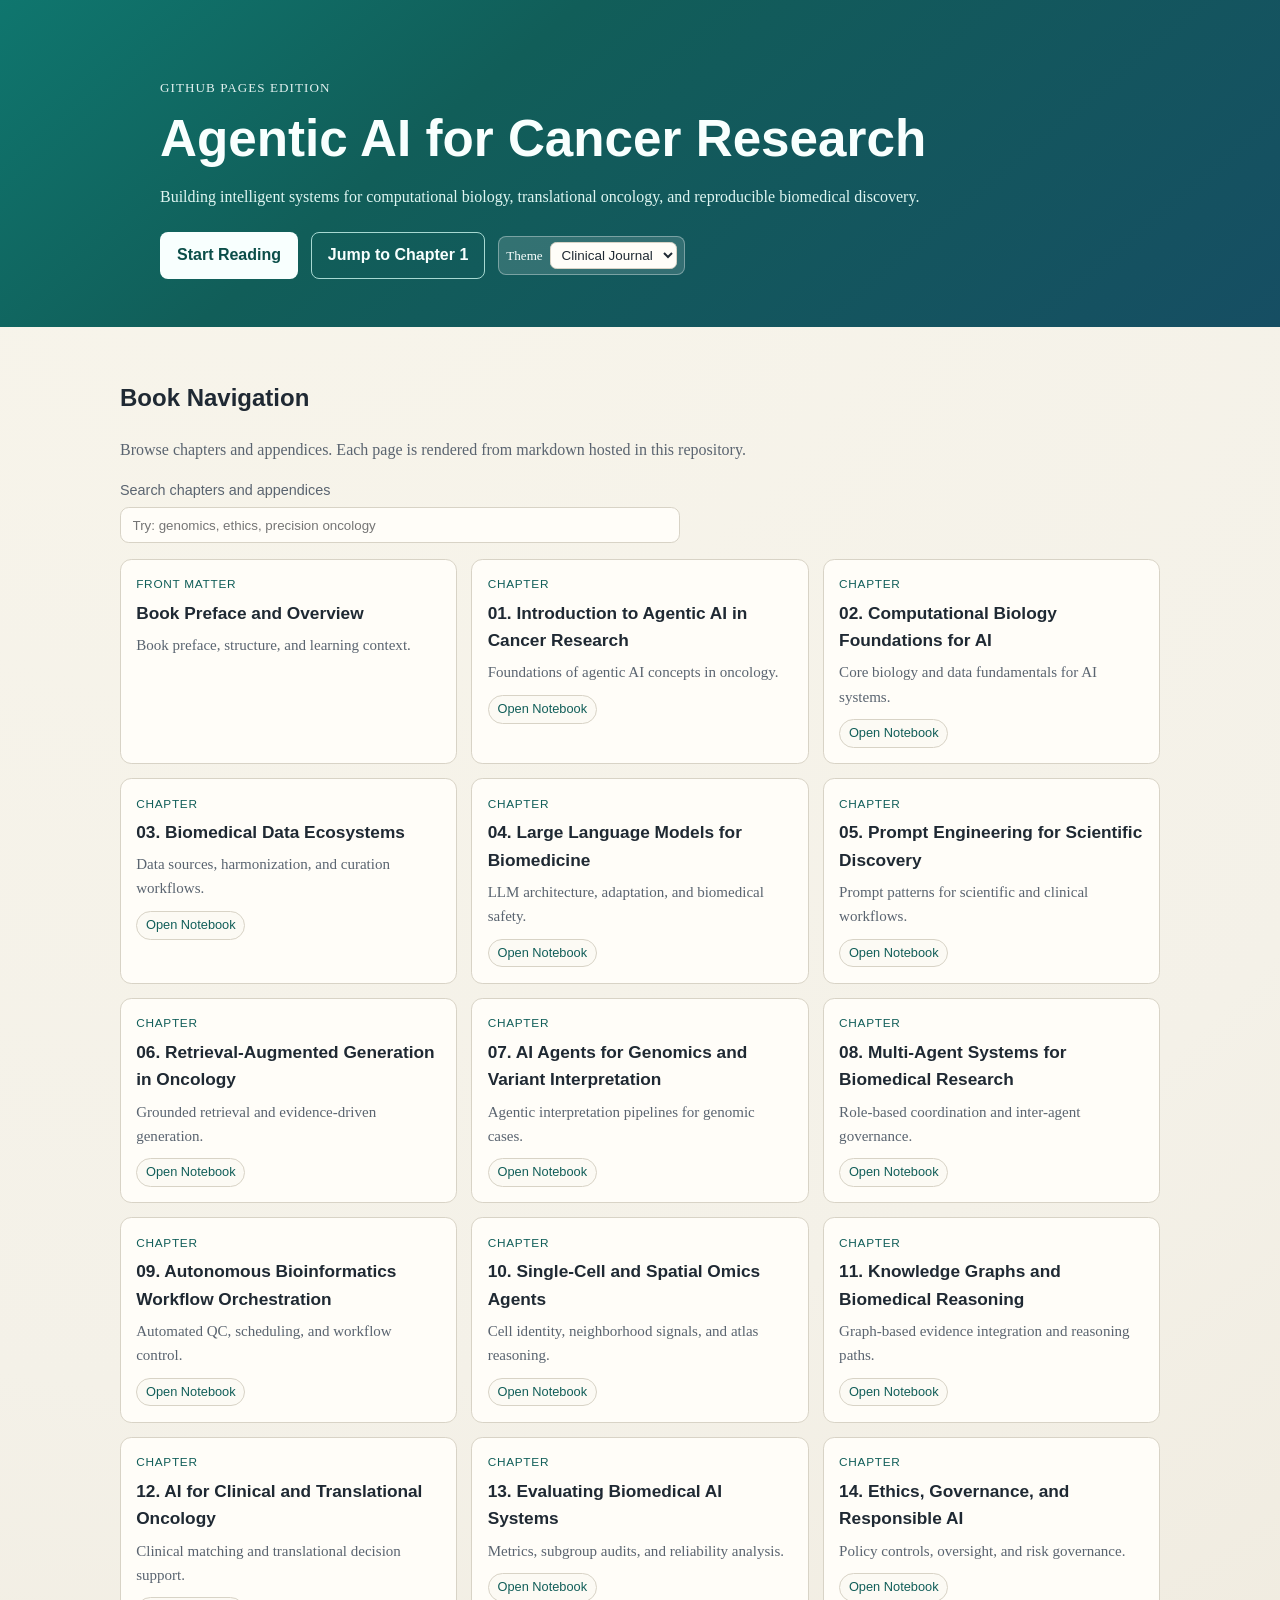
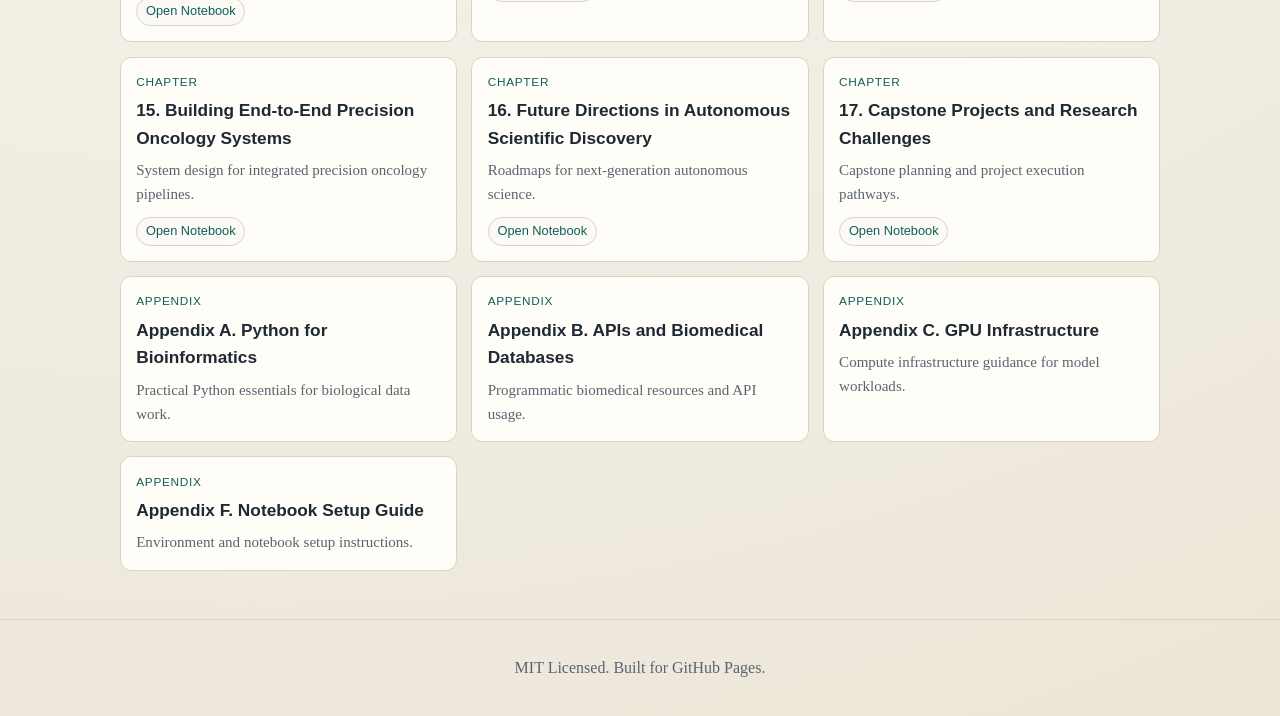
==== docs/index.html @ 54918b72 "added chapter scaffolds and notebook" ====
<!doctype html>
<html lang="en">
<head>
  <meta charset="utf-8">
  <meta name="viewport" content="width=device-width, initial-scale=1">
  <title>Agentic AI for Cancer Research</title>
  <link rel="stylesheet" href="assets/site.css">
</head>
<body>
  <header class="hero">
    <div class="hero-inner">
      <p class="eyebrow">GitHub Pages Edition</p>
      <h1>Agentic AI for Cancer Research</h1>
      <p class="subtitle">Building intelligent systems for computational biology, translational oncology, and reproducible biomedical discovery.</p>
      <div class="hero-actions">
        <a class="btn" href="reader.html?id=book-front-matter">Start Reading</a>
        <a class="btn btn-ghost" href="reader.html?id=chapter-01">Jump to Chapter 1</a>
        <div class="theme-switch">
          <label for="theme-picker-home">Theme</label>
          <select id="theme-picker-home" class="theme-picker" aria-label="Select book theme">
            <option value="clinical-journal">Clinical Journal</option>
            <option value="data-atlas">Data Atlas</option>
            <option value="lab-notebook">Lab Notebook</option>
            <option value="material-docs">Material Docs</option>
            <option value="sphinx-classic">Sphinx Classic</option>
          </select>
        </div>
      </div>
    </div>
  </header>

  <main class="container">
    <section>
      <h2>Book Navigation</h2>
      <p class="section-intro">Browse chapters and appendices. Each page is rendered from markdown hosted in this repository.</p>
      <div class="search-wrap">
        <label for="catalog-search">Search chapters and appendices</label>
        <input id="catalog-search" type="search" placeholder="Try: genomics, ethics, precision oncology" autocomplete="off">
      </div>
      <div id="chapter-grid" class="grid"></div>
    </section>
  </main>

  <footer class="site-footer">
    <p>MIT Licensed. Built for GitHub Pages.</p>
  </footer>

  <script src="assets/config.js"></script>
  <script src="assets/home.js"></script>
</body>
</html>
---- docs/assets/site.css ----
:root {
  --bg: #f4f1e8;
  --paper: #fffdf8;
  --ink: #1f2933;
  --muted: #5a6470;
  --line: #d8d3c6;
  --accent: #0f766e;
  --accent-dark: #115e59;
  --highlight: #e9f7f5;
  --hero-start: #0f766e;
  --hero-mid: #115e59;
  --hero-end: #164e63;
  --hero-subtitle: #def5f1;
  --button-bg: #f8fffe;
  --button-ink: #0b4e49;
  --card-shadow: rgba(17, 94, 89, 0.12);
  --surface-alt: #fcfaf4;
  --page-bg: radial-gradient(circle at 20% 0%, #f8f5eb 0%, var(--bg) 55%, #ece6d8 100%);
  --reader-bg: #f7f4ec;
  --font-body: "Source Serif 4", "Georgia", serif;
  --font-ui: "IBM Plex Sans", "Segoe UI", sans-serif;
}

html[data-theme='data-atlas'] {
  --bg: #eef2f9;
  --paper: #ffffff;
  --ink: #182235;
  --muted: #4b5b73;
  --line: #cfd8e6;
  --accent: #0e7490;
  --accent-dark: #155e75;
  --highlight: #e6f7fb;
  --hero-start: #0b3b66;
  --hero-mid: #124f7d;
  --hero-end: #0e7490;
  --hero-subtitle: #d7ebff;
  --button-bg: #f5fbff;
  --button-ink: #0c4268;
  --card-shadow: rgba(12, 66, 104, 0.16);
  --surface-alt: #f5f8ff;
  --page-bg: radial-gradient(circle at 90% 10%, #f5fbff 0%, #eef3fb 40%, #e8edf7 100%);
  --reader-bg: #edf2fa;
  --font-body: "Literata", "Georgia", serif;
  --font-ui: "Work Sans", "Segoe UI", sans-serif;
}

html[data-theme='lab-notebook'] {
  --bg: #f0eadf;
  --paper: #fffef9;
  --ink: #2c2f2a;
  --muted: #5f635f;
  --line: #d3ccb9;
  --accent: #2f6f5e;
  --accent-dark: #245748;
  --highlight: #edf5ef;
  --hero-start: #556b2f;
  --hero-mid: #3e6b5f;
  --hero-end: #2f4f4f;
  --hero-subtitle: #edf7f2;
  --button-bg: #f7faf4;
  --button-ink: #2f564a;
  --card-shadow: rgba(47, 79, 79, 0.14);
  --surface-alt: #f9f5ea;
  --page-bg: radial-gradient(circle at 15% 10%, #f7f2e7 0%, #f0eadf 55%, #e7dfcf 100%);
  --reader-bg: #f4efe4;
  --font-body: "Bitter", "Georgia", serif;
  --font-ui: "Manrope", "Segoe UI", sans-serif;
}

html[data-theme='material-docs'] {
  --bg: #eef2f6;
  --paper: #ffffff;
  --ink: #1a1d24;
  --muted: #5a6273;
  --line: #d4dae5;
  --accent: #0f6ab8;
  --accent-dark: #0d4f8f;
  --highlight: #e7f2ff;
  --hero-start: #1976d2;
  --hero-mid: #1565c0;
  --hero-end: #0d47a1;
  --hero-subtitle: #dcecff;
  --button-bg: #f8fbff;
  --button-ink: #0e4f8c;
  --card-shadow: rgba(15, 71, 161, 0.15);
  --surface-alt: #f6f8fc;
  --page-bg: radial-gradient(circle at 15% 0%, #f7fbff 0%, #eef2f6 52%, #e6ebf3 100%);
  --reader-bg: #eef2f8;
  --font-body: "Noto Serif", "Georgia", serif;
  --font-ui: "Noto Sans", "Segoe UI", sans-serif;
}

html[data-theme='sphinx-classic'] {
  --bg: #f8f6f0;
  --paper: #fffef9;
  --ink: #2d2a24;
  --muted: #666055;
  --line: #d9d2c4;
  --accent: #9c7a2b;
  --accent-dark: #7a5f21;
  --highlight: #f4eddb;
  --hero-start: #7b5f24;
  --hero-mid: #9c7a2b;
  --hero-end: #5e4a1d;
  --hero-subtitle: #f4ead1;
  --button-bg: #fff9ea;
  --button-ink: #5a4518;
  --card-shadow: rgba(88, 69, 24, 0.16);
  --surface-alt: #faf5e9;
  --page-bg: radial-gradient(circle at 20% 0%, #fffbf0 0%, #f8f6f0 58%, #eee7d7 100%);
  --reader-bg: #f7f2e6;
  --font-body: "Lora", "Georgia", serif;
  --font-ui: "Source Sans 3", "Segoe UI", sans-serif;
}

* {
  box-sizing: border-box;
}

body {
  margin: 0;
  font-family: var(--font-body);
  color: var(--ink);
  background: var(--page-bg);
  line-height: 1.6;
}

a {
  color: var(--accent-dark);
}

.hero {
  padding: 4rem 1.25rem 3rem;
  background: linear-gradient(140deg, var(--hero-start) 0%, var(--hero-mid) 35%, var(--hero-end) 100%);
  color: #f8fffe;
}

.hero-inner {
  max-width: 960px;
  margin: 0 auto;
}

.eyebrow {
  text-transform: uppercase;
  letter-spacing: 0.08em;
  font-size: 0.82rem;
  opacity: 0.9;
}

.hero h1 {
  margin: 0.4rem 0;
  font-size: clamp(2rem, 5vw, 3.2rem);
  line-height: 1.1;
}

.subtitle {
  max-width: 760px;
  color: var(--hero-subtitle);
}

.hero-actions {
  margin-top: 1.4rem;
  display: flex;
  gap: 0.8rem;
  flex-wrap: wrap;
  align-items: center;
}

.theme-switch {
  display: inline-flex;
  align-items: center;
  gap: 0.45rem;
  background: rgba(255, 255, 255, 0.14);
  border: 1px solid rgba(255, 255, 255, 0.35);
  border-radius: 0.5rem;
  padding: 0.3rem 0.45rem;
}

.theme-switch label {
  font-size: 0.82rem;
  color: #f8fffe;
}

.theme-picker {
  border: 1px solid var(--line);
  border-radius: 0.4rem;
  background: var(--paper);
  color: var(--ink);
  padding: 0.25rem 0.42rem;
  font-family: var(--font-ui);
  font-size: 0.84rem;
}

.theme-inline-label {
  color: var(--muted);
  font-size: 0.82rem;
}

.btn {
  text-decoration: none;
  background: var(--button-bg);
  color: var(--button-ink);
  padding: 0.62rem 1rem;
  border-radius: 0.5rem;
  font-weight: 600;
  border: 1px solid transparent;
  font-family: var(--font-ui);
}

.btn:hover {
  background: #def5f1;
}

.btn-ghost {
  background: transparent;
  color: #f8fffe;
  border-color: #a7d9d2;
}

.btn-ghost:hover {
  background: rgba(255, 255, 255, 0.12);
}

.container {
  max-width: 1080px;
  margin: 0 auto;
  padding: 2rem 1.25rem 3rem;
}

h1,
h2,
h3,
.brand,
.tag,
.reader-header nav,
.search-wrap label {
  font-family: var(--font-ui);
}

.section-intro {
  color: var(--muted);
}

.search-wrap {
  margin: 0.8rem 0 1rem;
}

.search-wrap label {
  display: block;
  font-size: 0.9rem;
  color: var(--muted);
  margin-bottom: 0.35rem;
}

.search-wrap input {
  width: min(560px, 100%);
  border: 1px solid var(--line);
  border-radius: 0.55rem;
  padding: 0.58rem 0.72rem;
  background: var(--paper);
  color: var(--ink);
  font-family: var(--font-ui);
}

.search-wrap input:focus {
  outline: 2px solid color-mix(in srgb, var(--accent) 45%, white);
  outline-offset: 1px;
}

.grid {
  display: grid;
  grid-template-columns: repeat(auto-fill, minmax(260px, 1fr));
  gap: 0.9rem;
}

.card {
  background: var(--paper);
  border: 1px solid var(--line);
  border-radius: 0.7rem;
  padding: 0.95rem;
  text-decoration: none;
  color: var(--ink);
  transition: transform 0.12s ease, box-shadow 0.12s ease;
  opacity: 0;
  transform: translateY(14px);
  animation: card-enter 0.5s ease forwards;
}

.card:hover {
  transform: translateY(-2px);
  box-shadow: 0 8px 20px var(--card-shadow);
}

.card .tag {
  font-size: 0.74rem;
  text-transform: uppercase;
  letter-spacing: 0.06em;
  color: var(--accent-dark);
}

.card h3 {
  margin: 0.35rem 0;
  font-size: 1.08rem;
}

.card p {
  margin: 0;
  color: var(--muted);
  font-size: 0.94rem;
}

.card-actions {
  margin-top: 0.65rem;
}

.card-link {
  display: inline-block;
  text-decoration: none;
  color: var(--accent-dark);
  border: 1px solid var(--line);
  border-radius: 999px;
  padding: 0.2rem 0.55rem;
  font-size: 0.8rem;
  background: color-mix(in srgb, var(--paper) 75%, var(--bg));
  font-family: var(--font-ui);
}

.card-link:hover {
  background: color-mix(in srgb, var(--paper) 55%, var(--bg));
}

.site-footer {
  text-align: center;
  color: var(--muted);
  padding: 1.2rem;
  border-top: 1px solid var(--line);
}

.reader-body {
  background: var(--reader-bg);
}

.reader-header {
  position: sticky;
  top: 0;
  z-index: 20;
  background: #fffdf8;
  border-bottom: 1px solid var(--line);
  padding: 0.75rem 1rem;
  display: flex;
  align-items: center;
  justify-content: space-between;
}

.brand {
  text-decoration: none;
  color: var(--ink);
  font-weight: 700;
}

.reader-header nav {
  display: flex;
  gap: 1rem;
  align-items: center;
}

.reader-layout {
  display: grid;
  grid-template-columns: 290px 1fr;
  min-height: calc(100vh - 56px);
}

.reader-sidebar {
  border-right: 1px solid var(--line);
  background: var(--surface-alt);
  padding: 1rem;
  overflow: auto;
}

.reader-sidebar h2 {
  margin-top: 0.2rem;
  font-size: 1rem;
}

.reader-sidebar ul {
  list-style: none;
  padding: 0;
  margin: 0;
}

.reader-sidebar li {
  margin: 0.15rem 0;
}

.reader-sidebar a {
  text-decoration: none;
  display: block;
  padding: 0.35rem 0.45rem;
  border-radius: 0.4rem;
  color: var(--ink);
  font-size: 0.92rem;
}

.reader-sidebar a.active,
.reader-sidebar a:hover {
  background: var(--highlight);
}

.reader-content {
  padding: 1.3rem 1.4rem 3rem;
  max-width: 900px;
}

.doc-meta {
  color: var(--muted);
  margin-bottom: 1rem;
}

.markdown {
  background: var(--paper);
  border: 1px solid var(--line);
  border-radius: 0.7rem;
  padding: 1.1rem 1.2rem;
}

.markdown h1,
.markdown h2,
.markdown h3 {
  line-height: 1.25;
}

.markdown pre {
  background: color-mix(in srgb, var(--paper) 65%, var(--bg));
  padding: 0.7rem;
  border-radius: 0.4rem;
  overflow: auto;
}

@keyframes card-enter {
  to {
    opacity: 1;
    transform: translateY(0);
  }
}

@media (prefers-reduced-motion: reduce) {
  .card {
    animation: none;
    opacity: 1;
    transform: none;
  }
}

.markdown code {
  font-family: "SFMono-Regular", Menlo, Consolas, monospace;
}

@media (max-width: 920px) {
  .reader-layout {
    grid-template-columns: 1fr;
  }

  .reader-sidebar {
    border-right: 0;
    border-bottom: 1px solid var(--line);
    max-height: 240px;
  }

  .reader-header {
    flex-direction: column;
    align-items: flex-start;
    gap: 0.55rem;
  }

  .reader-header nav {
    flex-wrap: wrap;
    gap: 0.7rem;
  }
}
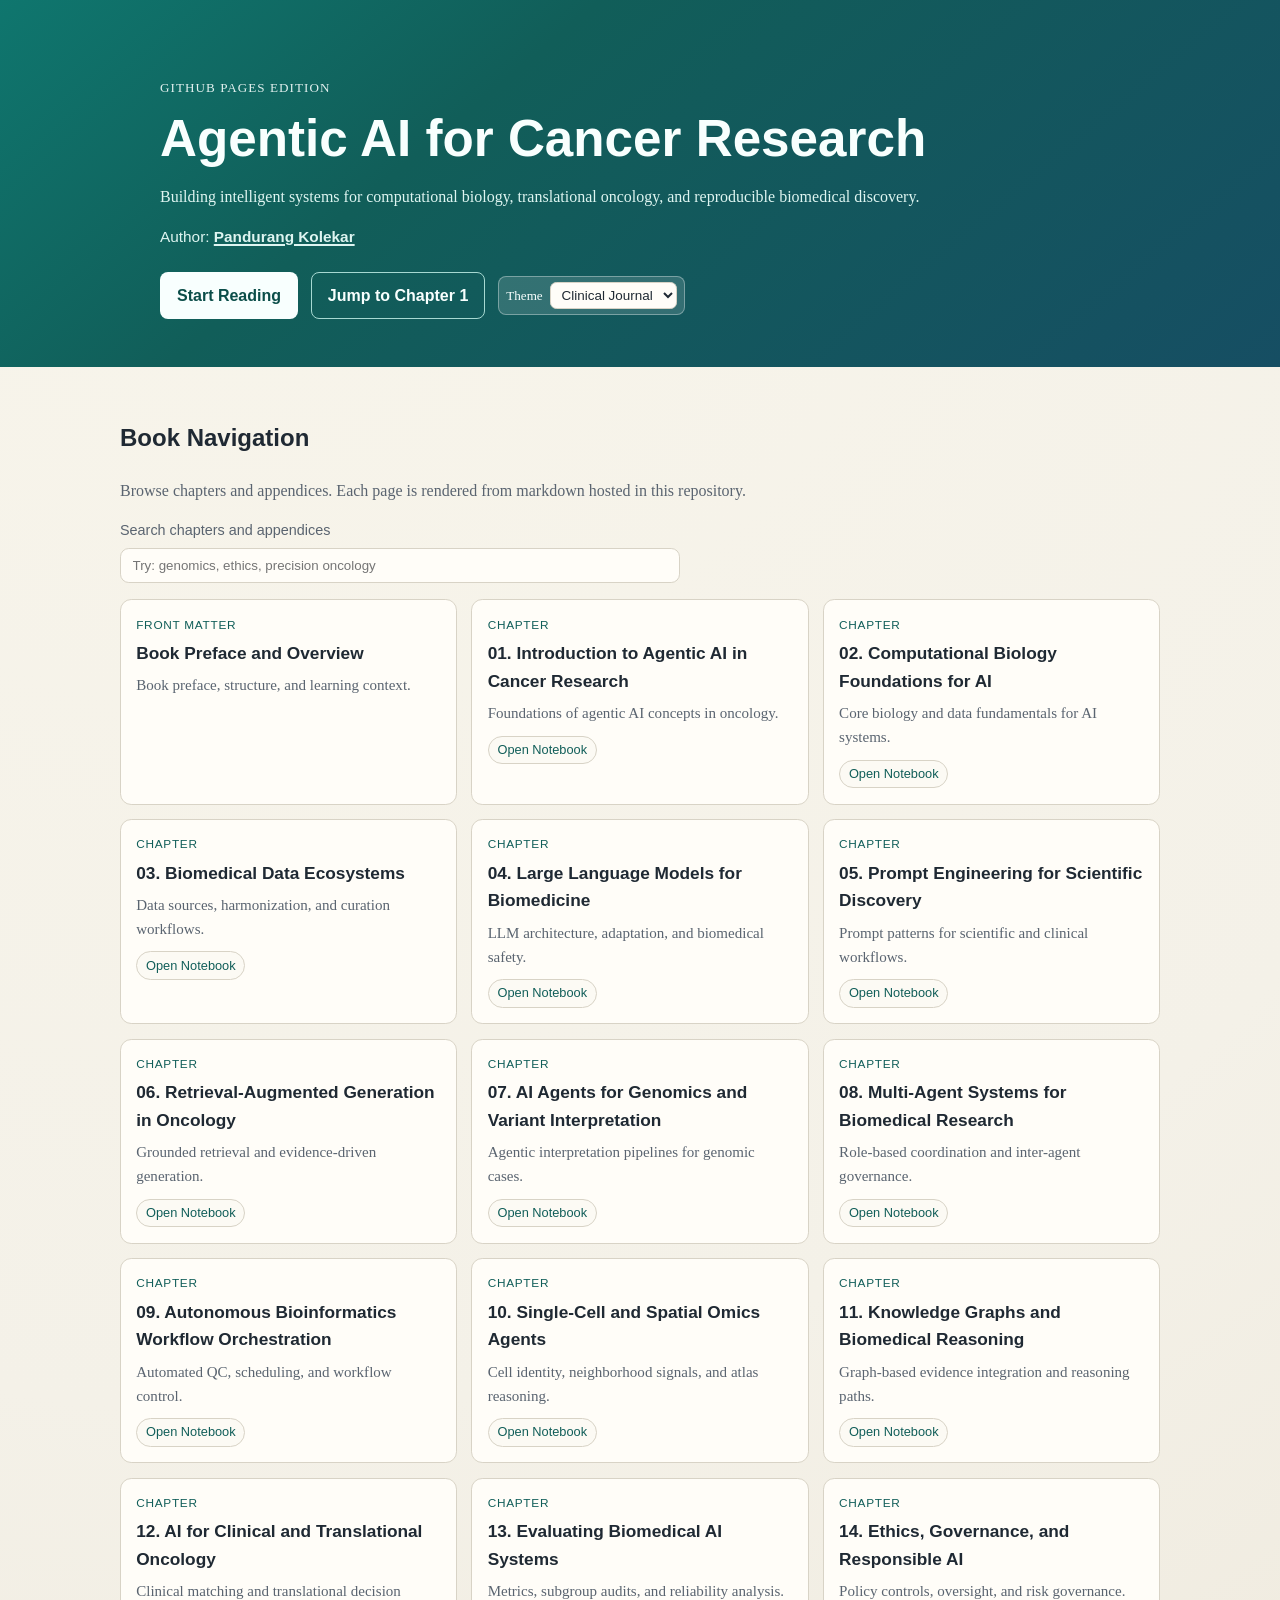
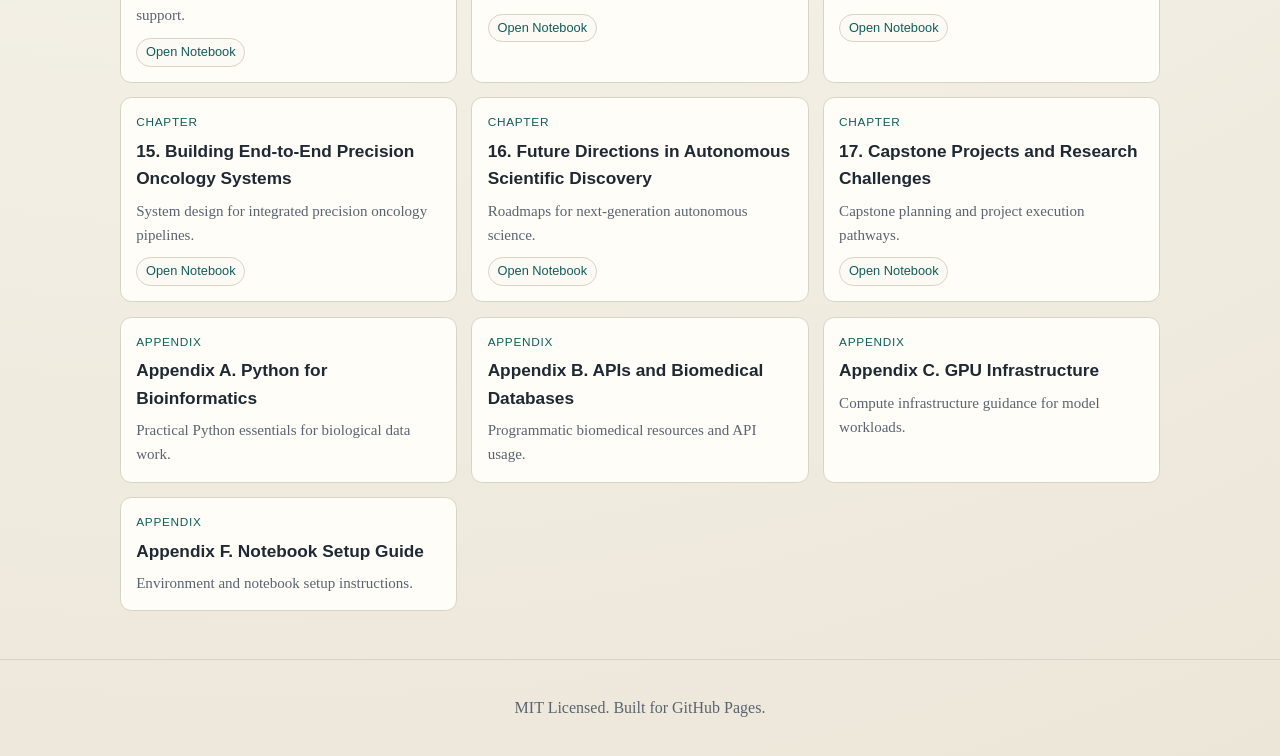
==== commit 593f38f1: "updated docs" ====
--- a/docs/index.html
+++ b/docs/index.html
@@ -12,6 +12,7 @@
       <p class="eyebrow">GitHub Pages Edition</p>
       <h1>Agentic AI for Cancer Research</h1>
       <p class="subtitle">Building intelligent systems for computational biology, translational oncology, and reproducible biomedical discovery.</p>
+      <p class="author-line">Author: <a class="author-link" href="https://www.linkedin.com/in/pandurang-kolekar" target="_blank" rel="noopener noreferrer">Pandurang Kolekar</a></p>
       <div class="hero-actions">
         <a class="btn" href="reader.html?id=book-front-matter">Start Reading</a>
         <a class="btn btn-ghost" href="reader.html?id=chapter-01">Jump to Chapter 1</a>
--- a/docs/assets/site.css
+++ b/docs/assets/site.css
@@ -158,6 +158,25 @@
   color: var(--hero-subtitle);
 }
 
+.author-line {
+  margin: 0.2rem 0 0;
+  color: var(--hero-subtitle);
+  font-family: var(--font-ui);
+  font-size: 0.96rem;
+}
+
+.author-link {
+  color: inherit;
+  font-weight: 700;
+  text-decoration: underline;
+  text-decoration-thickness: 0.12em;
+  text-underline-offset: 0.15em;
+}
+
+.author-link:hover {
+  opacity: 0.88;
+}
+
 .hero-actions {
   margin-top: 1.4rem;
   display: flex;
@@ -352,6 +371,12 @@
   justify-content: space-between;
 }
 
+.author-link-header {
+  font-size: 0.92rem;
+  font-family: var(--font-ui);
+  white-space: nowrap;
+}
+
 .brand {
   text-decoration: none;
   color: var(--ink);
@@ -472,6 +497,10 @@
     gap: 0.55rem;
   }
 
+  .author-link-header {
+    white-space: normal;
+  }
+
   .reader-header nav {
     flex-wrap: wrap;
     gap: 0.7rem;
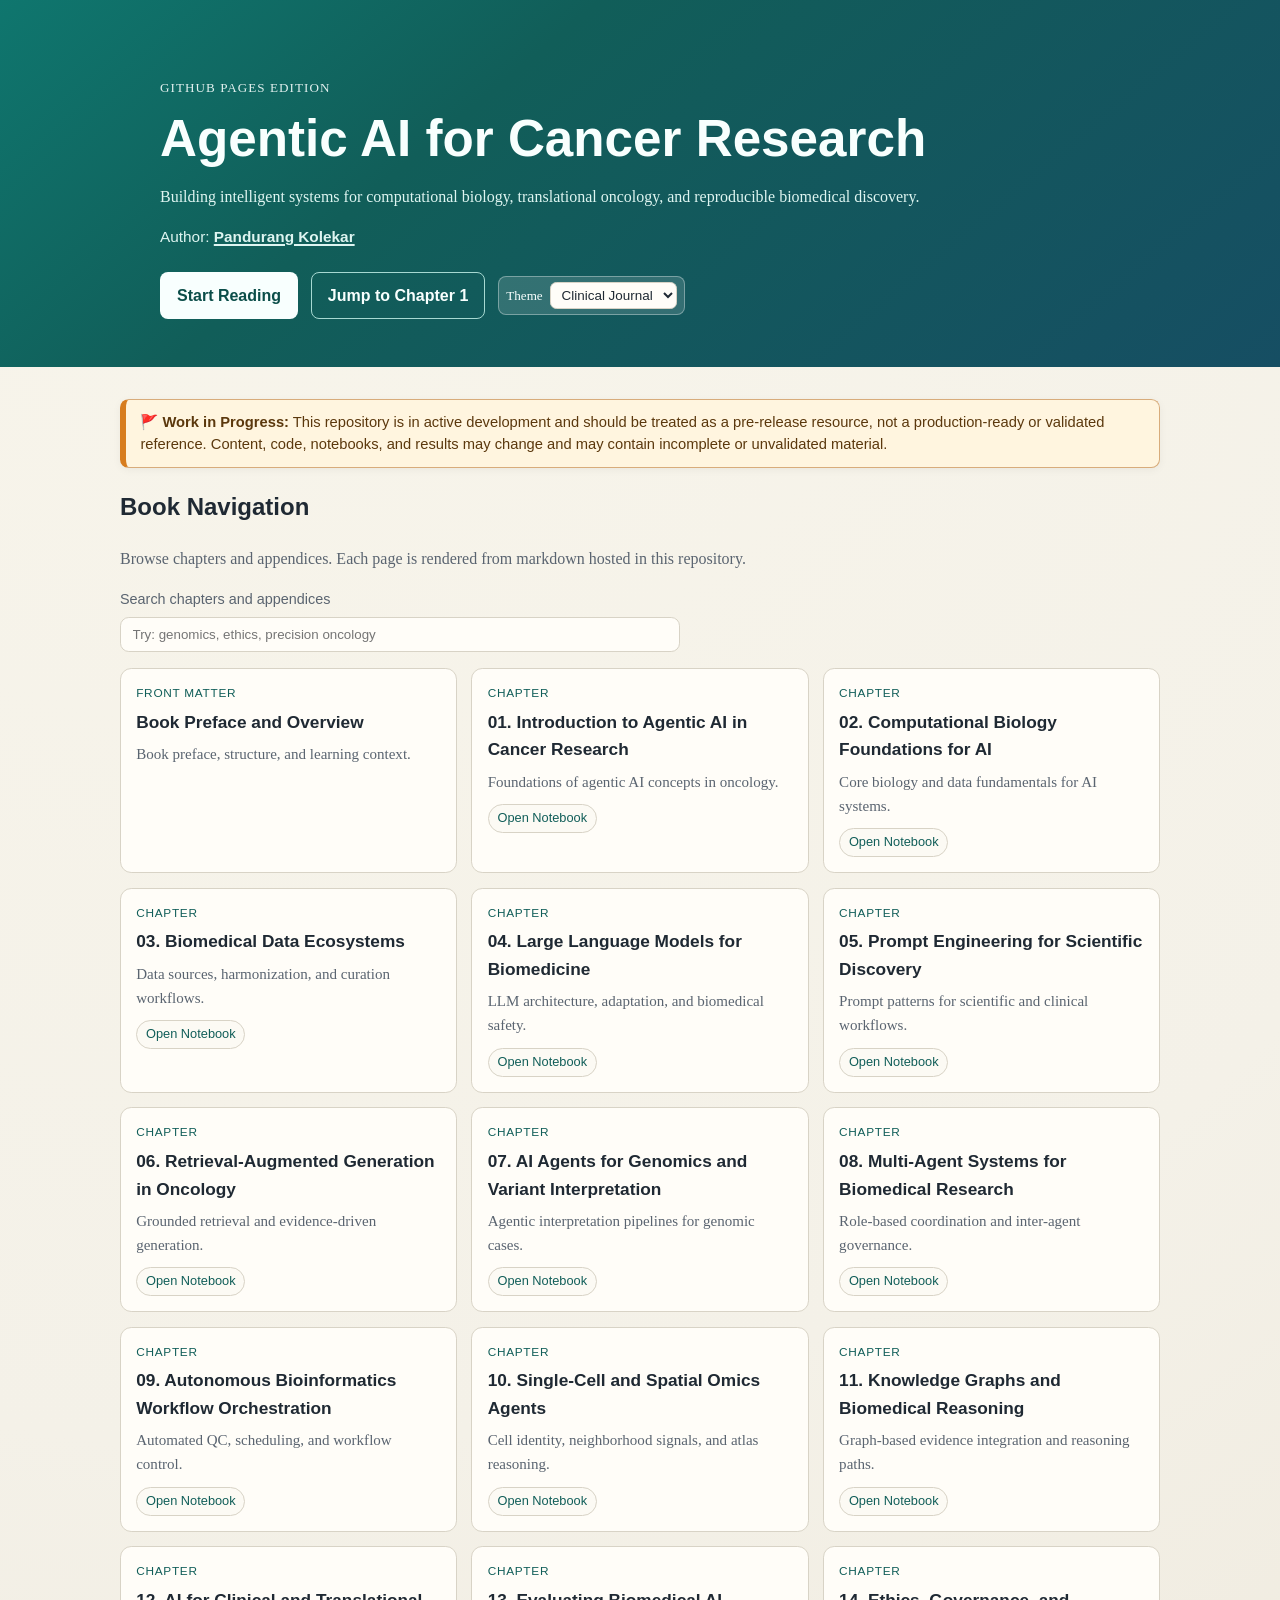
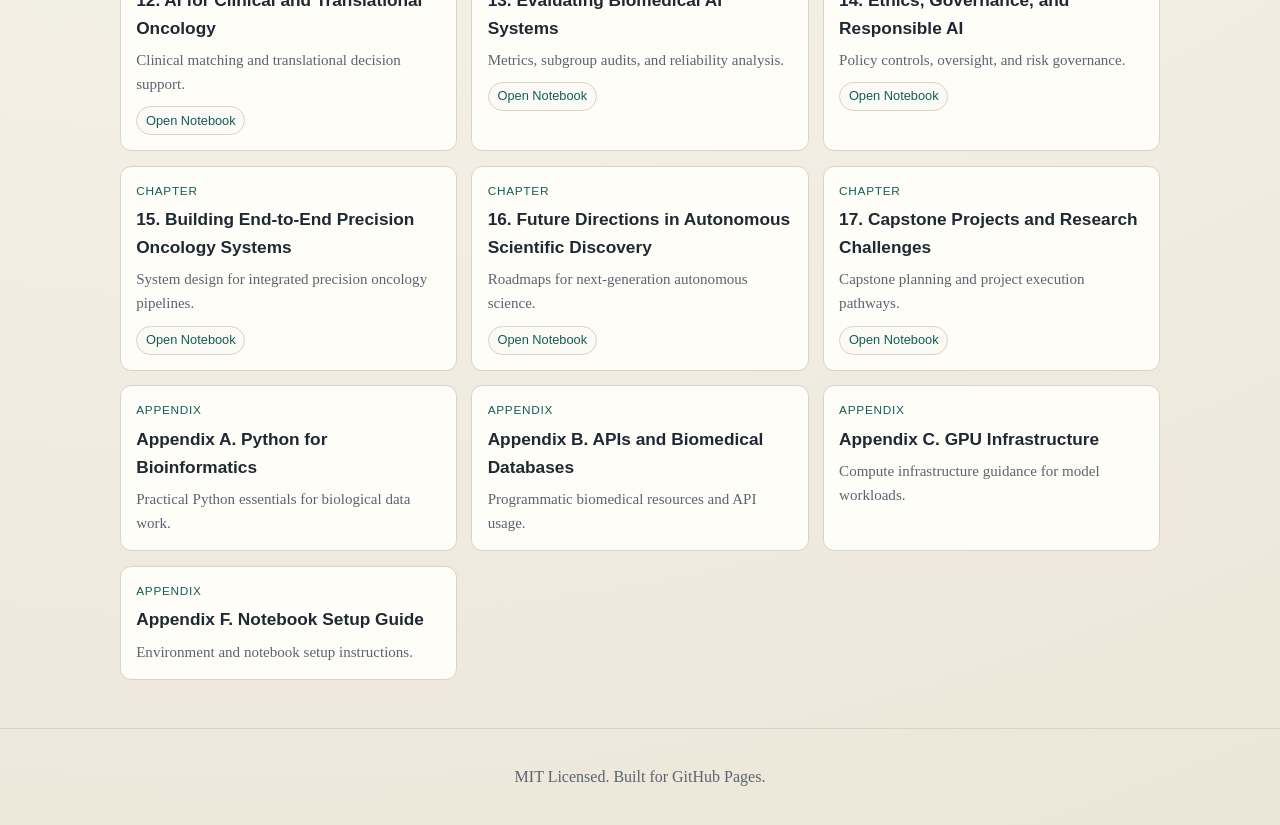
==== commit f8967f5e: "updated docs" ====
--- a/docs/index.html
+++ b/docs/index.html
@@ -31,6 +31,9 @@
   </header>
 
   <main class="container">
+    <section class="flag-note" role="note" aria-label="Work in progress notice">
+      <p><strong>🚩 Work in Progress:</strong> This repository is in active development and should be treated as a pre-release resource, not a production-ready or validated reference. Content, code, notebooks, and results may change and may contain incomplete or unvalidated material.</p>
+    </section>
     <section>
       <h2>Book Navigation</h2>
       <p class="section-intro">Browse chapters and appendices. Each page is rendered from markdown hosted in this repository.</p>
--- a/docs/assets/site.css
+++ b/docs/assets/site.css
@@ -246,6 +246,28 @@
   padding: 2rem 1.25rem 3rem;
 }
 
+.flag-note {
+  background: color-mix(in srgb, #fff2d6 75%, var(--paper));
+  border: 1px solid color-mix(in srgb, #d77d1f 45%, var(--line));
+  border-left: 6px solid #d77d1f;
+  border-radius: 0.55rem;
+  padding: 0.75rem 0.9rem;
+  margin: 0 0 1rem;
+  color: color-mix(in srgb, #6f3d00 75%, var(--ink));
+  box-shadow: 0 2px 8px rgba(0, 0, 0, 0.05);
+}
+
+.flag-note p {
+  margin: 0;
+  font-family: var(--font-ui);
+  font-size: 0.92rem;
+  line-height: 1.45;
+}
+
+.flag-note-reader {
+  margin: 0.9rem 1rem 0;
+}
+
 h1,
 h2,
 h3,
